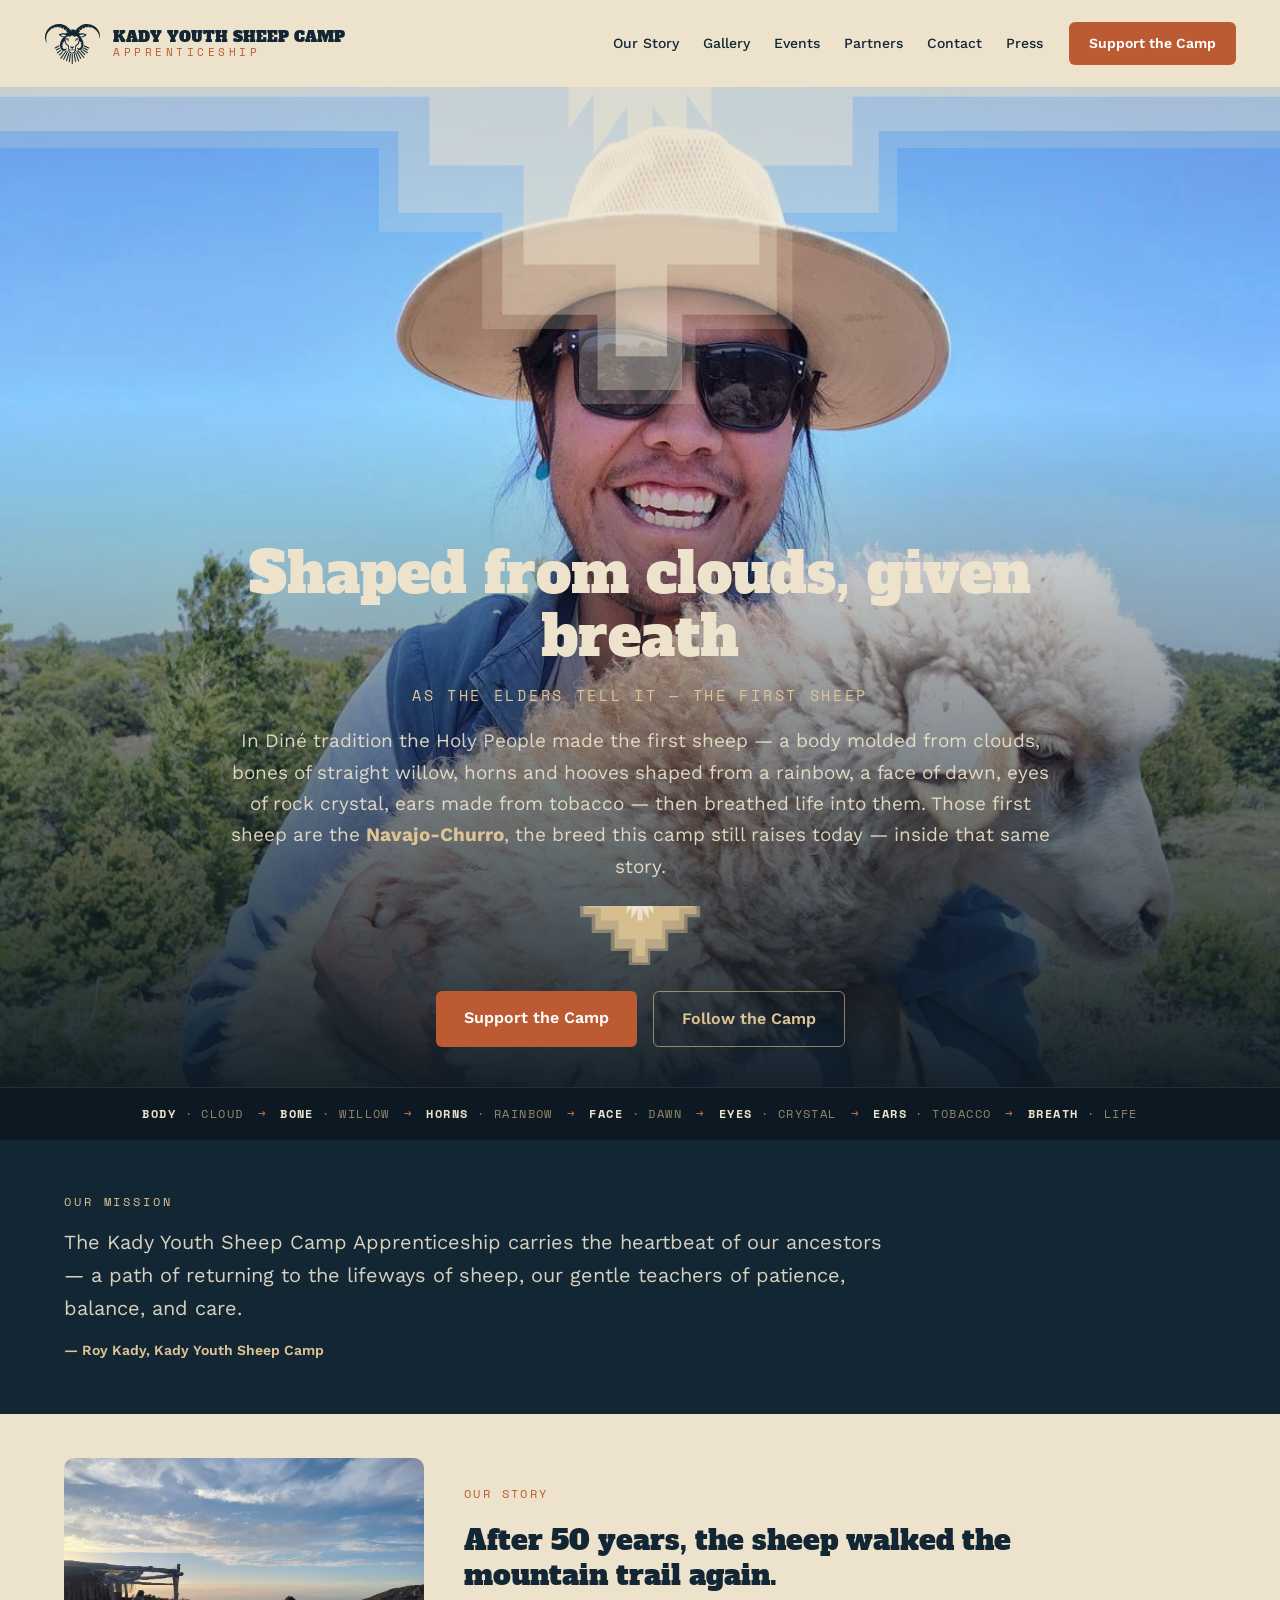
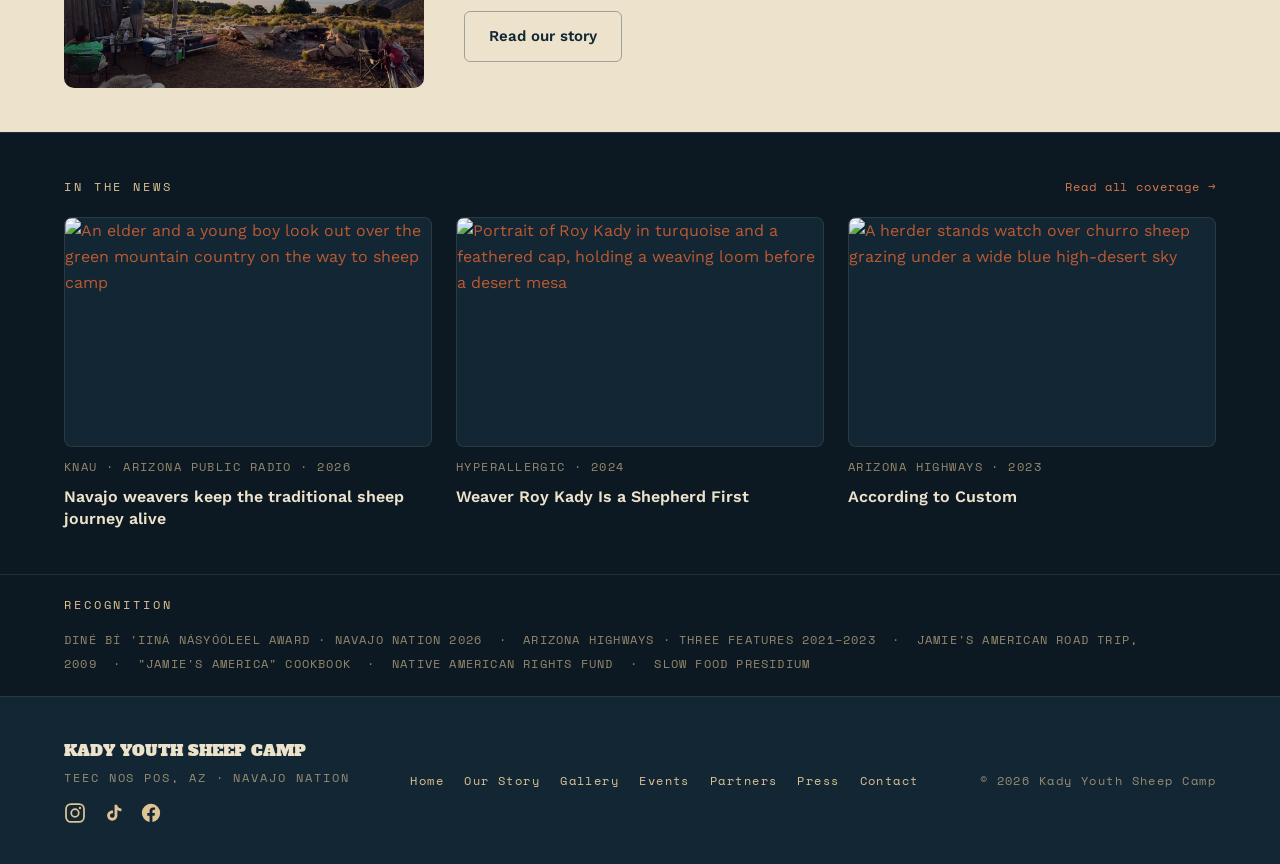
==== index.html @ 9e1be3e5 "Home: keep cloud-steps as an overlay on the hero photo on mobile (not a block above it) Co-Authored-" ====
<!DOCTYPE html>
<html lang="en">
<head>
<meta charset="utf-8">
<meta name="viewport" content="width=device-width, initial-scale=1">
<title>Kady Youth Sheep Camp</title>
<meta name="description" content="Kady Youth Sheep Camp Apprenticeship — keeping Diné lifeways alive through the raising of sheep, the land, and the loom. Teec Nos Pos, Navajo Nation.">
<meta property="og:type" content="website">
<meta property="og:title" content="Kady Youth Sheep Camp">
<meta property="og:description" content="Kady Youth Sheep Camp Apprenticeship — keeping Diné lifeways alive through the raising of sheep, the land, and the loom. Teec Nos Pos, Navajo Nation.">
<meta property="og:image" content="https://kadysheepcamp.org/assets/og-image.png">
<meta property="og:url" content="https://kadysheepcamp.org/">
<meta name="twitter:card" content="summary_large_image">
<link rel="icon" href="assets/favicon.svg" type="image/svg+xml">
<link rel="stylesheet" href="styles.css">
<style>
  *{box-sizing:border-box}
  html{-webkit-text-size-adjust:100%;text-size-adjust:100%}
  html,body{margin:0}
  body{font-family:var(--font-body); background:var(--deep-night); color:var(--bone); overflow-x:hidden;}
  a{color:var(--rust); text-decoration:none}
  a:hover{color:var(--rust-hover)}
  img{max-width:100%; display:block}

  /* nav + buttons come from styles.css (shared component layer) */

  /* ---------- hero ---------- */
  .hero{position:relative; height:1000px; overflow:hidden}
  .hero .photo{position:absolute; inset:0; width:100%; height:100%; object-fit:cover; object-position:center 2%}
  .hero .protect{position:absolute; inset:0; background:var(--photo-protect)}
  .hero .heavens{position:absolute; top:0; left:0; width:100%; height:auto}
  .hero .stack{position:absolute; left:0; right:0; bottom:40px;
    display:flex; flex-direction:column; align-items:center; text-align:center; padding:0 80px}
  .hero .eyebrow{font-family:var(--font-mono); font-size:15px; letter-spacing:var(--track-label);
    color:var(--wheat); margin-top:14px}
  .hero h1{font-family:var(--font-display); font-weight:400; font-size:var(--text-hero);
    line-height:var(--leading-display); color:var(--bone); max-width:880px; margin:16px 0 0}
  .hero .lede{font-size:var(--text-body-lg); line-height:var(--leading-body); color:var(--text-body-on-dark); max-width:820px; margin:18px 0 0}
  .hero .lede b{color:var(--wheat); font-weight:700}
  .hero .seal{margin-top:24px}
  .hero .seal img{width:120px; height:auto}
  .hero .actions{display:flex; justify-content:center; gap:16px; margin-top:26px}
  .btn-lg{font-size:16px; padding:14px 28px}
  .btn-ghost-dark{border:1px solid var(--outline-btn-on-dark); color:var(--wheat)}
  .btn-ghost-dark:hover{border-color:var(--wheat); color:var(--bone)}

  /* ---------- creation chain ---------- */
  .chain{background:var(--deep-night); display:flex; justify-content:center; align-items:center; gap:14px;
    flex-wrap:wrap; padding:16px var(--space-7); border-top:1px solid var(--border-on-dark);
    font-family:var(--font-mono); font-size:12px; letter-spacing:var(--track-chain)}
  .chain b{color:var(--bone); font-weight:700}
  .chain b span{color:var(--text-muted-on-dark); font-weight:400}
  .chain .arw{color:var(--rust-hover)}

  /* ---------- mission ---------- */
  .mission{background:var(--night); padding:52px var(--space-9); display:flex; flex-direction:column; gap:14px}
  .mission .kicker{font-family:var(--font-mono); font-size:12px; letter-spacing:var(--track-label-wide); color:var(--wheat)}
  .mission p{font-size:20px; line-height:var(--leading-body); color:var(--text-body-on-dark); max-width:820px; margin:0}
  .mission .attr{font-size:14px; font-weight:600; color:var(--wheat)}

  /* ---------- from the trail ---------- */
  .trail{background:var(--bone); padding:44px var(--space-9);
    display:flex; align-items:center; gap:40px; flex-wrap:wrap}
  .trail-img{width:360px; height:230px; object-fit:cover; object-position:center 58%;
    border-radius:var(--radius-frame); flex:0 0 auto}
  .trail-body{display:flex; flex-direction:column; align-items:flex-start; gap:14px; flex:1; min-width:280px}
  .trail .label{font-family:var(--font-mono); font-size:12px; letter-spacing:0.2em; color:var(--rust)}
  .trail h2{font-family:var(--font-display); font-weight:400; font-size:28px; line-height:1.25; color:var(--night); max-width:640px; margin:6px 0 4px}
  @media (max-width:720px){ .trail-img{width:100%; height:200px} }
  .btn-ghost-light{border:1px solid var(--outline-btn-on-light); color:var(--night); font-size:15px; padding:12px 24px}
  .btn-ghost-light:hover{border-color:var(--night); color:var(--night)}

  /* ---------- press teaser ---------- */
  .press{background:var(--deep-night); padding:44px var(--space-9); border-top:1px solid var(--border-on-dark);
    display:flex; flex-direction:column; gap:20px}
  .press .head{display:flex; justify-content:space-between; align-items:baseline; gap:20px; flex-wrap:wrap}
  .press .label{font-family:var(--font-mono); font-size:12px; letter-spacing:var(--track-label-wide); color:var(--wheat)}
  .press .all{font-family:var(--font-mono); font-size:12px; letter-spacing:0.08em; color:var(--rust-hover)}
  .press .all:hover{color:var(--wheat)}
  .press .items{display:grid; grid-template-columns:repeat(3,1fr); gap:24px}
  .press .item{display:flex; flex-direction:column; gap:10px}
  .press .thumb{display:block; aspect-ratio:16/10; overflow:hidden; border-radius:var(--radius-card);
    border:1px solid var(--border-on-dark); background:var(--night)}
  .press .thumb img{width:100%; height:100%; object-fit:cover; transition:transform .45s ease}
  .press .thumb:hover img{transform:scale(1.045)}
  .press .item .out{font-family:var(--font-mono); font-size:12px; letter-spacing:0.12em; color:var(--text-muted-on-dark)}
  .press .item a.title{font-size:16px; line-height:1.35; color:var(--bone); font-weight:600}
  .press .item a.title:hover{color:var(--wheat)}

  /* ---------- recognition ---------- */
  .recognition{background:var(--deep-night); padding:20px var(--space-9);
    display:flex; align-items:baseline; gap:14px; flex-wrap:wrap; border-top:1px solid var(--border-on-dark)}
  .recognition .label{font-family:var(--font-mono); font-size:12px; letter-spacing:var(--track-label-wide); color:var(--wheat)}
  .recognition .credits{font-family:var(--font-mono); font-size:12px; letter-spacing:0.1em; color:var(--text-muted-on-dark); line-height:2}

  /* ---------- responsive ---------- */
  @media (max-width:900px){
    .site-nav .menu{gap:18px; font-size:13px}
    .press .items{grid-template-columns:1fr}
  }
  @media (max-width:720px){
    /* stack the hero: photo on top, text below it (over the dark bg), then the chain */
    .hero{height:auto; min-height:0; overflow:visible; display:flex; flex-direction:column}
    .hero .photo{position:static; width:100%; height:52svh; object-position:center 22%}
    .hero .protect{display:none}
    /* cloud-steps stays an absolute overlay on the photo's top, as on desktop */
    .hero .stack{position:static; padding:32px 24px 40px}
    .hero h1{font-size:38px}
    .hero .lede{font-size:16px}
    /* stack the hero CTAs and make content buttons near-full-width */
    .hero .actions{flex-direction:column; align-items:stretch; gap:12px; width:100%}
    .hero .actions .btn{width:100%; text-align:center}
    .trail-body .btn{width:100%; text-align:center}
    .mission,.trail,.press,.recognition{padding-left:24px; padding-right:24px}
    .trail h2{font-size:23px}
  }
  @media (prefers-reduced-motion:reduce){*{animation:none !important}}
</style>
</head>
<body>

<!-- NAV -->
<nav class="site-nav">
  <div class="brand">
    <img src="assets/brand/ram-final-night.svg" alt="Churro ram glyph">
    <div>
      <div class="wm">KADY YOUTH SHEEP CAMP</div>
      <div class="sub">APPRENTICESHIP</div>
    </div>
  </div>
  <div class="links">
    <div class="menu">
      <a href="our-story.html">Our Story</a><a href="gallery.html">Gallery</a><a href="events.html">Events</a><a href="partners.html">Partners</a><a href="contact.html">Contact</a><a href="press.html">Press</a>
    </div>
    <a class="btn btn-solid" href="support.html">Support the Camp</a>
  </div>
</nav>

<!-- HERO -->
<header class="hero">
  <img class="photo" src="assets/photos/camp-sheep.jpg" alt="Carrying a churro lamb at the camp">
  <div class="protect"></div>
  <img class="heavens" src="assets/brand/cloud-steps.svg" alt="">
  <div class="stack">
    <h1>Shaped from clouds, given breath</h1>
    <div class="eyebrow">AS THE ELDERS TELL IT — THE FIRST SHEEP</div>
    <p class="lede">In Diné tradition the Holy People made the first sheep — a body molded from clouds, bones of straight willow, horns and hooves shaped from a rainbow, a face of dawn, eyes of rock crystal, ears made from tobacco — then breathed life into them. Those first sheep are the <b>Navajo-Churro</b>, the breed this camp still raises today — inside that same story.</p>
    <div class="seal"><img src="assets/brand/cloud-mark.svg" alt=""></div>
    <div class="actions">
      <a class="btn btn-solid btn-lg" href="support.html">Support the Camp</a>
      <a class="btn btn-ghost-dark btn-lg" href="https://www.facebook.com/profile.php?id=61583898641618" target="_blank" rel="noopener">Follow the Camp</a>
    </div>
  </div>
</header>

<!-- CREATION CHAIN -->
<div class="chain">
  <b>BODY <span>· CLOUD</span></b><span class="arw">→</span>
  <b>BONE <span>· WILLOW</span></b><span class="arw">→</span>
  <b>HORNS <span>· RAINBOW</span></b><span class="arw">→</span>
  <b>FACE <span>· DAWN</span></b><span class="arw">→</span>
  <b>EYES <span>· CRYSTAL</span></b><span class="arw">→</span>
  <b>EARS <span>· TOBACCO</span></b><span class="arw">→</span>
  <b>BREATH <span>· LIFE</span></b>
</div>

<!-- MISSION -->
<section class="mission">
  <div class="kicker">OUR MISSION</div>
  <p>The Kady Youth Sheep Camp Apprenticeship carries the heartbeat of our ancestors — a path of returning to the lifeways of sheep, our gentle teachers of patience, balance, and care.</p>
  <div class="attr">— Roy Kady, Kady Youth Sheep Camp</div>
</section>

<!-- FROM THE TRAIL -->
<section class="trail">
  <img class="trail-img" src="assets/photos/carrizo-camp.jpg" alt="The family sheep camp high on the Carrizos">
  <div class="trail-body">
    <span class="label">OUR STORY</span>
    <h2>After 50 years, the sheep walked the mountain trail again.</h2>
    <a class="btn btn-ghost-light" href="our-story.html">Read our story</a>
  </div>
</section>

<!-- IN THE NEWS (press teaser) -->
<section class="press">
  <div class="head">
    <div class="label">IN THE NEWS</div>
    <a class="all" href="press.html">Read all coverage →</a>
  </div>
  <div class="items">
    <div class="item">
      <a class="thumb" href="https://www.knau.org/knau-and-arizona-news/2026-07-10/navajo-weavers-keep-traditional-sheep-journey-alive-despite-drought-and-modern-pressures" target="_blank" rel="noopener">
        <img src="https://npr.brightspotcdn.com/dims4/default/f7fd16a/2147483647/strip/true/crop/6000x3150+0+850/resize/1200x630!/quality/90/?url=http%3A%2F%2Fnpr-brightspot.s3.amazonaws.com%2Fa1%2Fea%2F0be5eb0b44269a6e78e41f34b40b%2Fdsc04079.JPG" alt="An elder and a young boy look out over the green mountain country on the way to sheep camp" loading="lazy">
      </a>
      <span class="out">KNAU · ARIZONA PUBLIC RADIO · 2026</span>
      <a class="title" href="https://www.knau.org/knau-and-arizona-news/2026-07-10/navajo-weavers-keep-traditional-sheep-journey-alive-despite-drought-and-modern-pressures" target="_blank" rel="noopener">Navajo weavers keep the traditional sheep journey alive</a>
    </div>
    <div class="item">
      <a class="thumb" href="https://hyperallergic.com/weaver-roy-kady-is-a-shepherd-first/" target="_blank" rel="noopener">
        <img src="https://storage.ghost.io/c/51/f8/51f871d8-b6be-4a73-b958-0ca4fff0110a/content/images/size/w1200/hyperallergic-newspack-s3-amazonaws-com/uploads/2024/06/roy-kady-copy.jpg" alt="Portrait of Roy Kady in turquoise and a feathered cap, holding a weaving loom before a desert mesa" loading="lazy">
      </a>
      <span class="out">HYPERALLERGIC · 2024</span>
      <a class="title" href="https://hyperallergic.com/weaver-roy-kady-is-a-shepherd-first/" target="_blank" rel="noopener">Weaver Roy Kady Is a Shepherd First</a>
    </div>
    <div class="item">
      <a class="thumb" href="https://www.arizonahighways.com/article/according-custom" target="_blank" rel="noopener">
        <img src="https://www.arizonahighways.com/sites/default/files/styles/social_sharing_thumbnail_600x316/public/2023-02/0323_sheep_Hero.jpg?h=a2e8a70c&itok=Vfit3Wu6" alt="A herder stands watch over churro sheep grazing under a wide blue high-desert sky" loading="lazy">
      </a>
      <span class="out">ARIZONA HIGHWAYS · 2023</span>
      <a class="title" href="https://www.arizonahighways.com/article/according-custom" target="_blank" rel="noopener">According to Custom</a>
    </div>
  </div>
</section>

<!-- RECOGNITION -->
<div class="recognition">
  <span class="label">RECOGNITION</span>
  <span class="credits">DINÉ BÍ 'IINÁ NÁSYÓÓLEEL AWARD · NAVAJO NATION 2026&nbsp;&nbsp;·&nbsp;&nbsp;ARIZONA HIGHWAYS · THREE FEATURES 2021–2023&nbsp;&nbsp;·&nbsp;&nbsp;JAMIE'S AMERICAN ROAD TRIP, 2009&nbsp;&nbsp;·&nbsp;&nbsp;"JAMIE'S AMERICA" COOKBOOK&nbsp;&nbsp;·&nbsp;&nbsp;NATIVE AMERICAN RIGHTS FUND&nbsp;&nbsp;·&nbsp;&nbsp;SLOW FOOD PRESIDIUM</span>
</div>

<!-- FOOTER -->
<footer class="site-footer">
  <div>
    <div class="wm">KADY YOUTH SHEEP CAMP</div>
    <div class="sub">TEEC NOS POS, AZ · NAVAJO NATION</div>
  </div>
  <nav class="foot-links">
    <a href="/">Home</a>
    <a href="our-story.html">Our Story</a>
    <a href="gallery.html">Gallery</a>
    <a href="events.html">Events</a>
    <a href="partners.html">Partners</a>
    
    <a href="press.html">Press</a>
    <a href="contact.html">Contact</a>
    <a href="https://www.facebook.com/profile.php?id=61583898641618" target="_blank" rel="noopener">Facebook</a>
  </nav>
  <div class="foot-meta">© 2026 Kady Youth Sheep Camp</div>
</footer>

<script src="site.js" defer></script>
</body>
</html>
---- styles.css ----
/* Kady Youth Sheep Camp — design tokens
   Flattened from the Claude Design handoff (tokens/{fonts,colors,typography,spacing}.css).
   Shared by home.html and press.html. */

/* webfonts (all free on Google Fonts) */
@import url('https://fonts.googleapis.com/css2?family=Alfa+Slab+One&family=Work+Sans:wght@400;500;600;700&family=Space+Mono:wght@400;700&display=swap');

:root {
  /* base palette — night sky over the Carrizos, undyed churro fleece, rust from the loom's wool */
  --night: #122634;
  --deep-night: #0C1922;
  --bone: #EDE3CC;
  --wheat: #DEC394;
  --rust: #BC5A32;
  --rust-hover: #D6774C;

  /* surfaces */
  --surface-dark: var(--night);
  --surface-darker: var(--deep-night);
  --surface-light: var(--bone);

  /* text */
  --text-on-light: var(--night);
  --text-on-dark: var(--bone);
  --text-body-on-light: rgba(18, 38, 52, 0.82);
  --text-body-on-dark: rgba(237, 227, 204, 0.9);
  --text-muted-on-light: rgba(18, 38, 52, 0.6);
  --text-muted-on-dark: rgba(222, 195, 148, 0.65);

  /* labels (Space Mono eyebrows/captions) */
  --label-on-light: var(--rust);
  --label-on-dark: var(--wheat);

  /* action */
  --action: var(--rust);
  --action-hover: var(--rust-hover);
  --action-text: #ffffff;        /* white on rust = 4.52:1, clears WCAG AA (bone was 3.5:1) */

  /* borders */
  --border-on-light: rgba(18, 38, 52, 0.15);
  --border-on-dark: rgba(222, 195, 148, 0.12);
  --outline-btn-on-light: rgba(18, 38, 52, 0.35);
  --outline-btn-on-dark: rgba(222, 195, 148, 0.6);

  /* photo protection gradient (over imagery, dark base) */
  --photo-protect: linear-gradient(180deg, rgba(12,25,34,0.10) 0%, rgba(12,25,34,0) 32%, rgba(12,25,34,0.5) 66%, rgba(12,25,34,0.95) 100%);

  /* type */
  --font-display: 'Alfa Slab One', Rockwell, Georgia, serif;
  --font-body: 'Work Sans', system-ui, sans-serif;
  --font-mono: 'Space Mono', ui-monospace, monospace;

  --text-hero: 56px;
  --text-h1: 40px;
  --text-h2: 27px;
  --text-h3: 19px;

  --text-body-lg: 19px;
  --text-body: 15px;
  --text-ui: 14px;
  --text-caption: 12px;

  --text-label: 12px;
  --text-label-sm: 11px;
  --text-label-xs: 10px;

  --track-label: 0.18em;
  --track-label-wide: 0.24em;
  --track-label-widest: 0.32em;
  --track-chain: 0.12em;

  --leading-display: 1.12;
  --leading-body: 1.65;

  /* spacing / radius / shadow */
  --space-1: 4px;
  --space-2: 8px;
  --space-3: 12px;
  --space-4: 16px;
  --space-5: 24px;
  --space-6: 32px;
  --space-7: 44px;
  --space-8: 56px;
  --space-9: 64px;
  --space-10: 80px;

  --radius-btn: 6px;
  --radius-card: 8px;
  --radius-frame: 10px;

  --shadow-frame: 0 24px 60px rgba(0, 0, 0, 0.5);
}

/* ============================================================
   Shared component layer — used by home.html, press.html, and
   the interior pages (our-story, gallery, events, partners,
   merch, contact). Page-specific layout stays in each page.
   ============================================================ */

*{box-sizing:border-box}
html{-webkit-text-size-adjust:100%; text-size-adjust:100%}
html,body{margin:0}
body{font-family:var(--font-body); background:var(--deep-night); color:var(--bone);
  line-height:var(--leading-body); overflow-x:hidden; -webkit-font-smoothing:antialiased}
img{max-width:100%; display:block}
a{color:var(--rust); text-decoration:none}
a:hover{color:var(--rust-hover)}

/* ---- nav ---- */
.site-nav{display:flex; justify-content:space-between; align-items:center; gap:20px;
  padding:22px var(--space-7); background:var(--bone)}
.site-nav .brand{display:flex; align-items:center; gap:12px}
.site-nav .brand img{width:57px; height:40px; object-fit:contain}
.site-nav .brand > :last-child{display:flex; flex-direction:column; gap:2px}  /* wordmark + sub, consistent spacing across pages */
.site-nav .wm{font-family:var(--font-display); font-size:15px; line-height:1.1; color:var(--night); display:block}
.site-nav .sub{font-family:var(--font-mono); font-size:11px; line-height:1; letter-spacing:var(--track-label-widest); color:var(--rust)}
.site-nav .links{display:flex; align-items:center; gap:26px}
.site-nav .menu{display:flex; gap:24px; font-size:14px; font-weight:500}
.site-nav .menu a{color:var(--night)}
.site-nav .menu a:hover{color:var(--rust)}
.site-nav .menu a.current{color:var(--rust); border-bottom:2px solid var(--rust); padding-bottom:2px}
/* hamburger toggle — injected by site.js, hidden on desktop */
.nav-toggle{display:none; background:none; border:0; padding:6px; cursor:pointer; color:var(--night); line-height:0}
.nav-toggle svg{stroke:currentColor; stroke-width:2; fill:none; stroke-linecap:round}
.nav-toggle .ic-close{display:none}
.site-nav.nav-open .nav-toggle .ic-open{display:none}
.site-nav.nav-open .nav-toggle .ic-close{display:inline}

/* ---- buttons ---- */
.btn{font-weight:600; border-radius:var(--radius-btn); white-space:nowrap; display:inline-block}
.btn-solid{background:var(--action); color:var(--action-text); font-size:14px; padding:10px 20px}
.btn-solid:hover{background:var(--action-hover); color:var(--action-text)}
.btn-lg{font-size:16px; padding:14px 28px}
.btn-ghost-dark{border:1px solid var(--outline-btn-on-dark); color:var(--wheat)}
.btn-ghost-dark:hover{border-color:var(--wheat); color:var(--bone)}
.btn-ghost-light{border:1px solid var(--outline-btn-on-light); color:var(--night); font-size:15px; padding:12px 24px}
.btn-ghost-light:hover{border-color:var(--night); color:var(--night)}

/* ---- page header ---- */
.page-head{position:relative; overflow:hidden; background:var(--night); padding:64px var(--space-9) 52px; display:flex; flex-direction:column; gap:14px}
/* optional background hero: <img class="ph-bg"> + <div class="ph-scrim"> as first children of .page-head */
.page-head > *{position:relative; z-index:1}
.page-head > .ph-bg{position:absolute; inset:0; width:100%; height:100%; object-fit:cover; z-index:0}
.page-head > .ph-scrim{position:absolute; inset:0; z-index:0;
  background:linear-gradient(180deg, rgba(12,25,34,0.80) 0%, rgba(12,25,34,0.60) 45%, rgba(12,25,34,0.90) 100%)}
.page-head .eyebrow{font-family:var(--font-mono); font-size:12px; letter-spacing:var(--track-label-wide); color:var(--wheat)}
.page-head h1{font-family:var(--font-display); font-weight:400; font-size:var(--text-h1); line-height:1.15; color:var(--bone); margin:0}
.page-head .lead{font-size:var(--text-body-lg); line-height:var(--leading-body); color:var(--text-body-on-dark); max-width:680px; margin:8px 0 0}
.page-head .pending{align-self:flex-start; font-family:var(--font-mono); font-size:11px; letter-spacing:0.14em;
  color:var(--wheat); border:1px solid var(--outline-btn-on-dark); border-radius:3px; padding:4px 9px; margin-top:4px}

/* ---- generic content band ---- */
.band{padding:52px var(--space-9)}
.band-dark{background:var(--deep-night)}
.band-night{background:var(--night)}
.band-bone{background:var(--bone); color:var(--night)}
.band .b-eyebrow{font-family:var(--font-mono); font-size:12px; letter-spacing:var(--track-label-wide); color:var(--label-on-dark)}
.band-bone .b-eyebrow{color:var(--label-on-light)}
.band h2{font-family:var(--font-display); font-weight:400; font-size:var(--text-h2); line-height:1.2; margin:12px 0 0}
.band > p{font-size:16px; line-height:var(--leading-body); max-width:720px; margin:14px 0 0}
.band-dark > p,.band-night > p{color:var(--text-body-on-dark)}
.band-bone > p{color:var(--text-body-on-light)}

/* ---- recognition strip ---- */
.recognition{background:var(--deep-night); padding:20px var(--space-9);
  display:flex; align-items:baseline; gap:14px; flex-wrap:wrap; border-top:1px solid var(--border-on-dark)}
.recognition .label{font-family:var(--font-mono); font-size:12px; letter-spacing:var(--track-label-wide); color:var(--wheat)}
.recognition .credits{font-family:var(--font-mono); font-size:12px; letter-spacing:0.1em; color:var(--text-muted-on-dark); line-height:2}

/* ---- site footer ---- */
.site-footer{background:var(--night); padding:40px var(--space-9); display:flex; justify-content:space-between;
  align-items:center; gap:24px; flex-wrap:wrap; border-top:1px solid var(--border-on-dark)}
.site-footer .wm{font-family:var(--font-display); font-size:16px; color:var(--bone)}
.site-footer .sub{font-family:var(--font-mono); font-size:12px; letter-spacing:0.16em; color:var(--text-muted-on-dark); margin-top:4px}
.site-footer .foot-links{display:flex; gap:20px; flex-wrap:wrap; font-family:var(--font-mono); font-size:12px; letter-spacing:0.12em}
.site-footer .foot-links a{color:var(--wheat)}
.site-footer .foot-links a:hover{color:var(--rust-hover)}
.site-footer .foot-meta{font-family:var(--font-mono); font-size:12px; letter-spacing:0.12em; color:var(--text-muted-on-dark)}

/* ---- social icon bar (injected by site.js into footers + [data-social]) ---- */
.social{display:flex; align-items:center; gap:16px; margin-top:14px}
.social a{color:var(--wheat); display:inline-flex; line-height:0; transition:color .15s ease, transform .15s ease}
.social a:hover{color:var(--bone); transform:translateY(-1px)}
.social svg{width:22px; height:22px; display:block; fill:currentColor}
.social.social-lg{gap:20px}
.social.social-lg svg{width:26px; height:26px}
.site-footer .social a{color:var(--wheat)}        /* beats the global a{} unambiguously */
.site-footer .social a:hover{color:var(--bone)}

/* ---- shared responsive ---- */
@media (max-width:900px){ .site-nav .menu{gap:18px; font-size:13px} }
@media (max-width:720px){
  .site-nav{flex-wrap:wrap; gap:12px 16px; padding:16px 22px; align-items:center}
  .site-nav .brand{order:1; flex:1 1 0; min-width:0}          /* basis 0 → fits beside toggle, then grows; wordmark wraps */
  .site-nav .brand > :last-child{min-width:0}                 /* let the wordmark column wrap */
  .nav-toggle{display:block; order:2; flex:0 0 auto}          /* stays beside the brand */
  /* mobile menu: full-width, centered rows with hairline dividers, full-width CTA */
  .site-nav .links{order:3; flex-basis:100%; display:none; flex-direction:column; align-items:stretch; gap:0; margin-top:6px}
  .site-nav.nav-open .links{display:flex}
  .site-nav .menu{flex-direction:column; align-items:stretch; gap:0; width:100%}
  .site-nav .menu a{text-align:center; padding:14px 8px; font-size:16px; border-top:1px solid rgba(18,38,52,0.12)}
  .site-nav .menu a.current{color:var(--rust); border-bottom:0; padding-bottom:14px}
  .site-nav .links > .btn{width:100%; text-align:center; margin-top:14px; padding:15px}
  .page-head{padding:44px 24px}
  .band{padding:40px 24px}
  .recognition,.site-footer{padding-left:24px; padding-right:24px}
  .site-footer{flex-direction:column; align-items:flex-start}
}
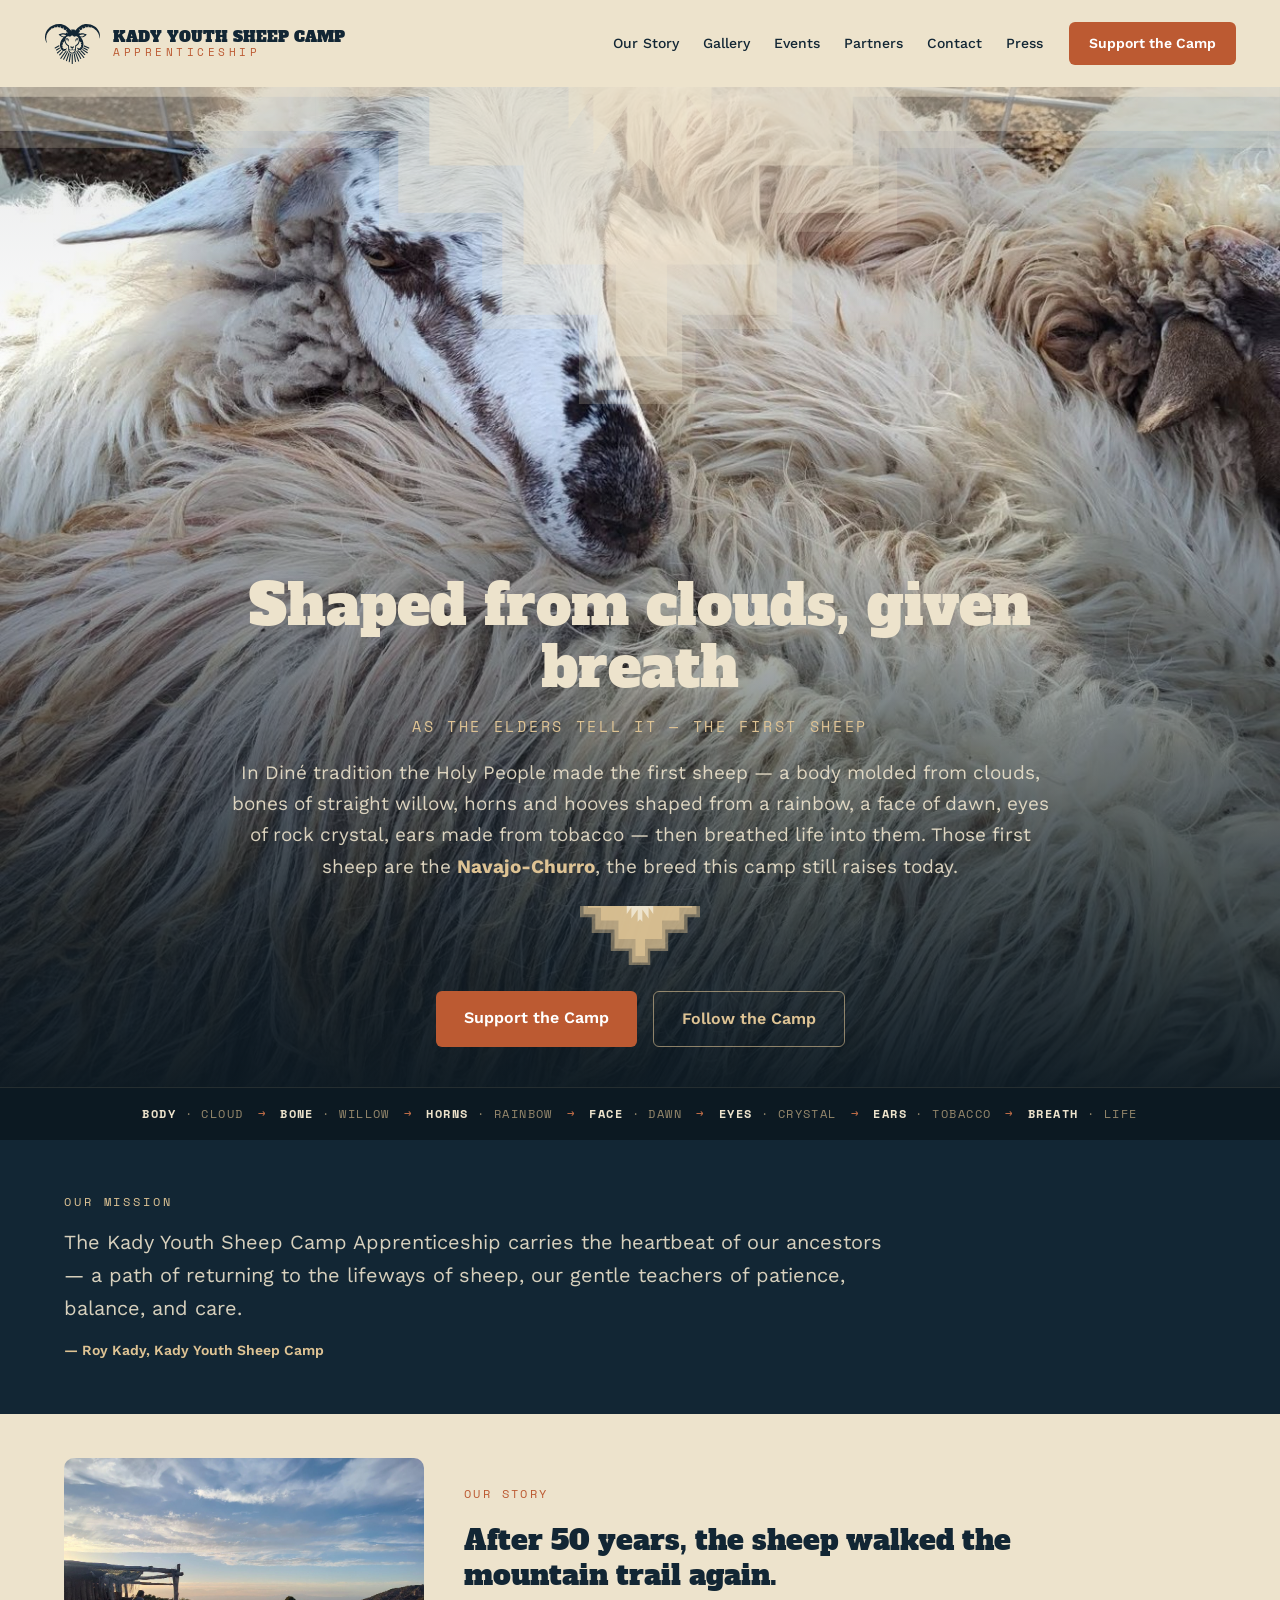
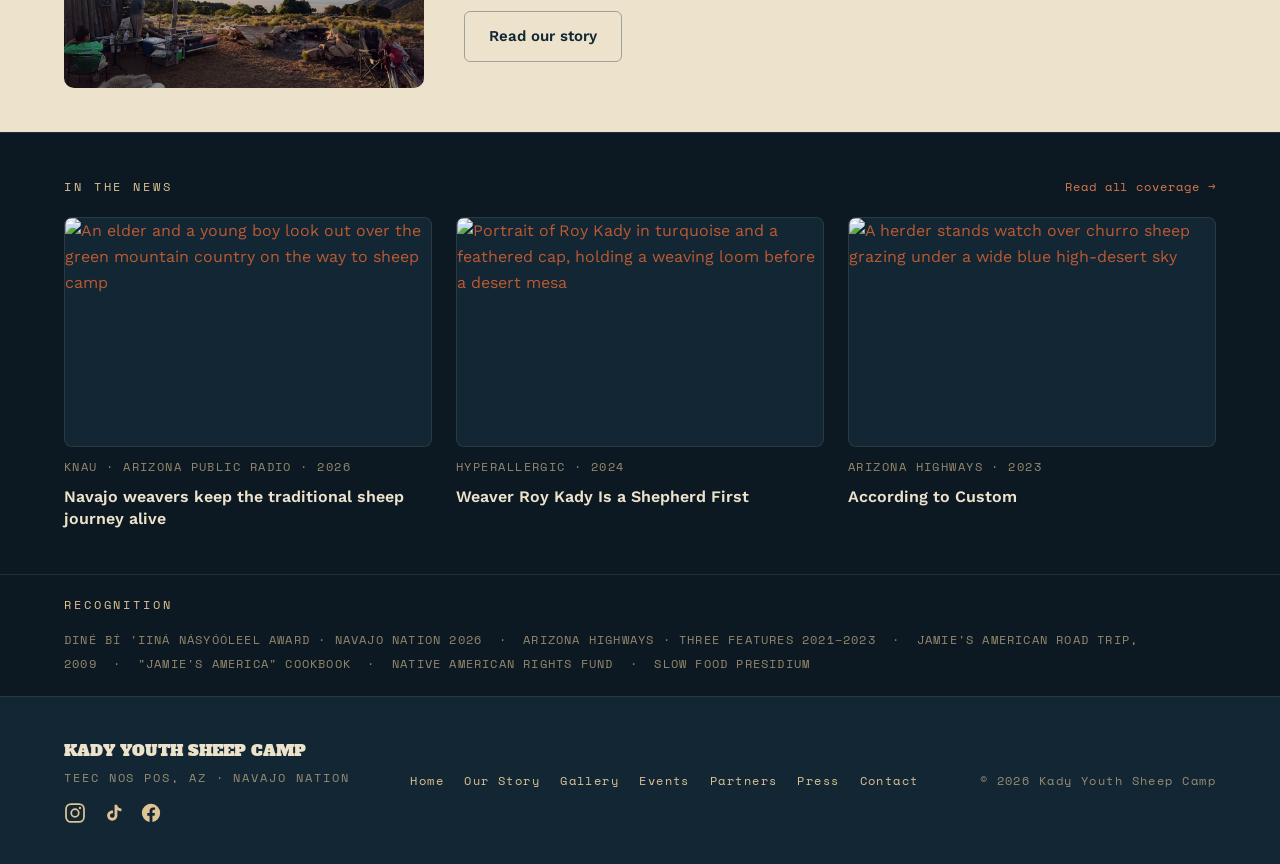
==== commit 567e87ae: "Home: new hero — the Carrizo churro ram (bottom-anchored); trim redundant hero line. Gallery: add ca" ====
--- a/index.html
+++ b/index.html
@@ -26,7 +26,7 @@
 
   /* ---------- hero ---------- */
   .hero{position:relative; height:1000px; overflow:hidden}
-  .hero .photo{position:absolute; inset:0; width:100%; height:100%; object-fit:cover; object-position:center 2%}
+  .hero .photo{position:absolute; inset:0; width:100%; height:100%; object-fit:cover; object-position:center bottom}
   .hero .protect{position:absolute; inset:0; background:var(--photo-protect)}
   .hero .heavens{position:absolute; top:0; left:0; width:100%; height:auto}
   .hero .stack{position:absolute; left:0; right:0; bottom:40px;
@@ -101,7 +101,7 @@
   @media (max-width:720px){
     /* stack the hero: photo on top, text below it (over the dark bg), then the chain */
     .hero{height:auto; min-height:0; overflow:visible; display:flex; flex-direction:column}
-    .hero .photo{position:static; width:100%; height:52svh; object-position:center 22%}
+    .hero .photo{position:static; width:100%; height:52svh; object-position:center bottom}
     .hero .protect{display:none}
     /* cloud-steps stays an absolute overlay on the photo's top, as on desktop */
     .hero .stack{position:static; padding:32px 24px 40px}
@@ -138,13 +138,13 @@
 
 <!-- HERO -->
 <header class="hero">
-  <img class="photo" src="assets/photos/camp-sheep.jpg" alt="Carrying a churro lamb at the camp">
+  <img class="photo" src="assets/photos/hero-carrizo-ram.jpg" alt="A spotted, long-horned Navajo-Churro ram resting in the corral, its long fleece in the sun">
   <div class="protect"></div>
   <img class="heavens" src="assets/brand/cloud-steps.svg" alt="">
   <div class="stack">
     <h1>Shaped from clouds, given breath</h1>
     <div class="eyebrow">AS THE ELDERS TELL IT — THE FIRST SHEEP</div>
-    <p class="lede">In Diné tradition the Holy People made the first sheep — a body molded from clouds, bones of straight willow, horns and hooves shaped from a rainbow, a face of dawn, eyes of rock crystal, ears made from tobacco — then breathed life into them. Those first sheep are the <b>Navajo-Churro</b>, the breed this camp still raises today — inside that same story.</p>
+    <p class="lede">In Diné tradition the Holy People made the first sheep — a body molded from clouds, bones of straight willow, horns and hooves shaped from a rainbow, a face of dawn, eyes of rock crystal, ears made from tobacco — then breathed life into them. Those first sheep are the <b>Navajo-Churro</b>, the breed this camp still raises today.</p>
     <div class="seal"><img src="assets/brand/cloud-mark.svg" alt=""></div>
     <div class="actions">
       <a class="btn btn-solid btn-lg" href="support.html">Support the Camp</a>
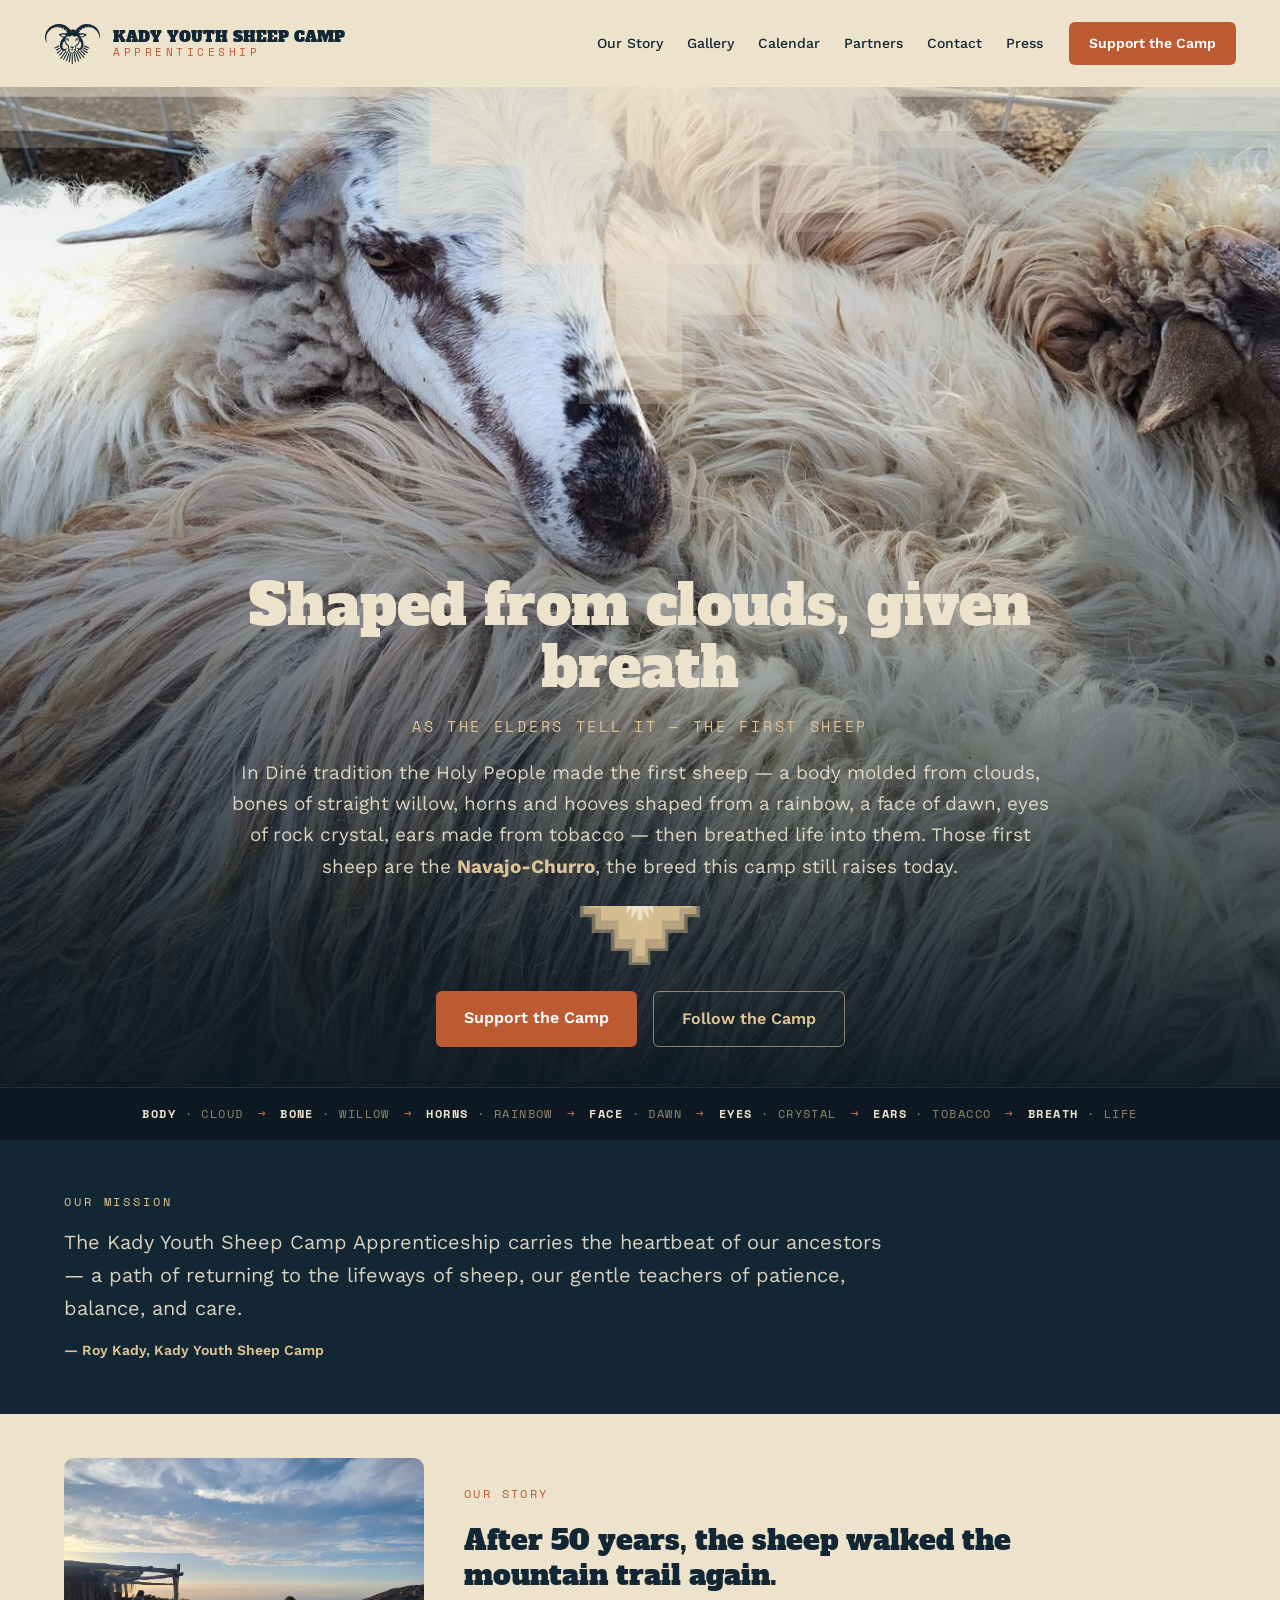
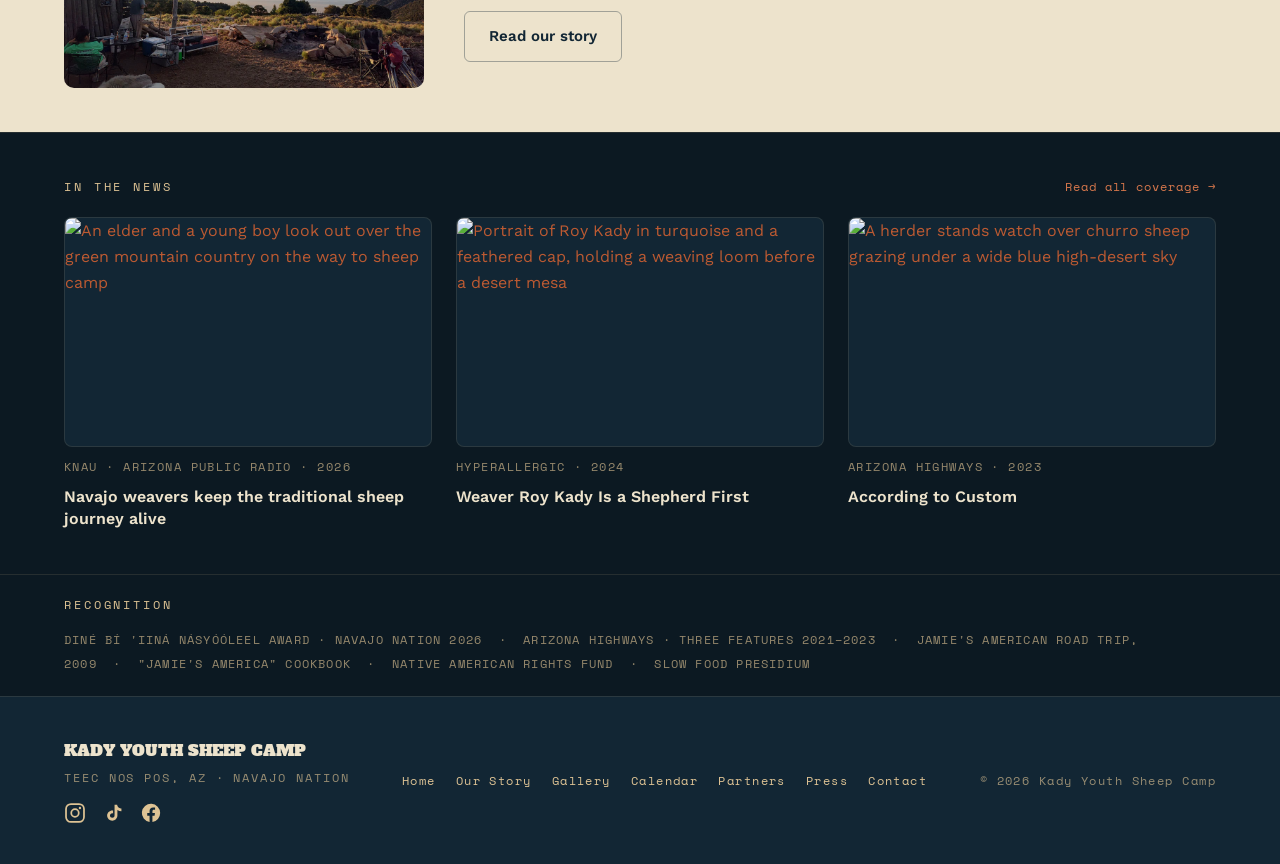
==== commit d68c585e: "Rename Events -> Calendar: page slug (events.html -> calendar.html), nav/footer labels, title/meta/e" ====
--- a/index.html
+++ b/index.html
@@ -99,12 +99,9 @@
     .press .items{grid-template-columns:1fr}
   }
   @media (max-width:720px){
-    /* stack the hero: photo on top, text below it (over the dark bg), then the chain */
-    .hero{height:auto; min-height:0; overflow:visible; display:flex; flex-direction:column}
-    .hero .photo{position:static; width:100%; height:52svh; object-position:center bottom}
-    .hero .protect{display:none}
-    /* cloud-steps stays an absolute overlay on the photo's top, as on desktop */
-    .hero .stack{position:static; padding:32px 24px 40px}
+    /* overlay the text on the image, same as desktop */
+    .hero{height:100svh}
+    .hero .stack{padding:0 24px}
     .hero h1{font-size:38px}
     .hero .lede{font-size:16px}
     /* stack the hero CTAs and make content buttons near-full-width */
@@ -130,7 +127,7 @@
   </div>
   <div class="links">
     <div class="menu">
-      <a href="our-story.html">Our Story</a><a href="gallery.html">Gallery</a><a href="events.html">Events</a><a href="partners.html">Partners</a><a href="contact.html">Contact</a><a href="press.html">Press</a>
+      <a href="our-story.html">Our Story</a><a href="gallery.html">Gallery</a><a href="calendar.html">Calendar</a><a href="partners.html">Partners</a><a href="contact.html">Contact</a><a href="press.html">Press</a>
     </div>
     <a class="btn btn-solid" href="support.html">Support the Camp</a>
   </div>
@@ -228,7 +225,7 @@
     <a href="/">Home</a>
     <a href="our-story.html">Our Story</a>
     <a href="gallery.html">Gallery</a>
-    <a href="events.html">Events</a>
+    <a href="calendar.html">Calendar</a>
     <a href="partners.html">Partners</a>
     
     <a href="press.html">Press</a>
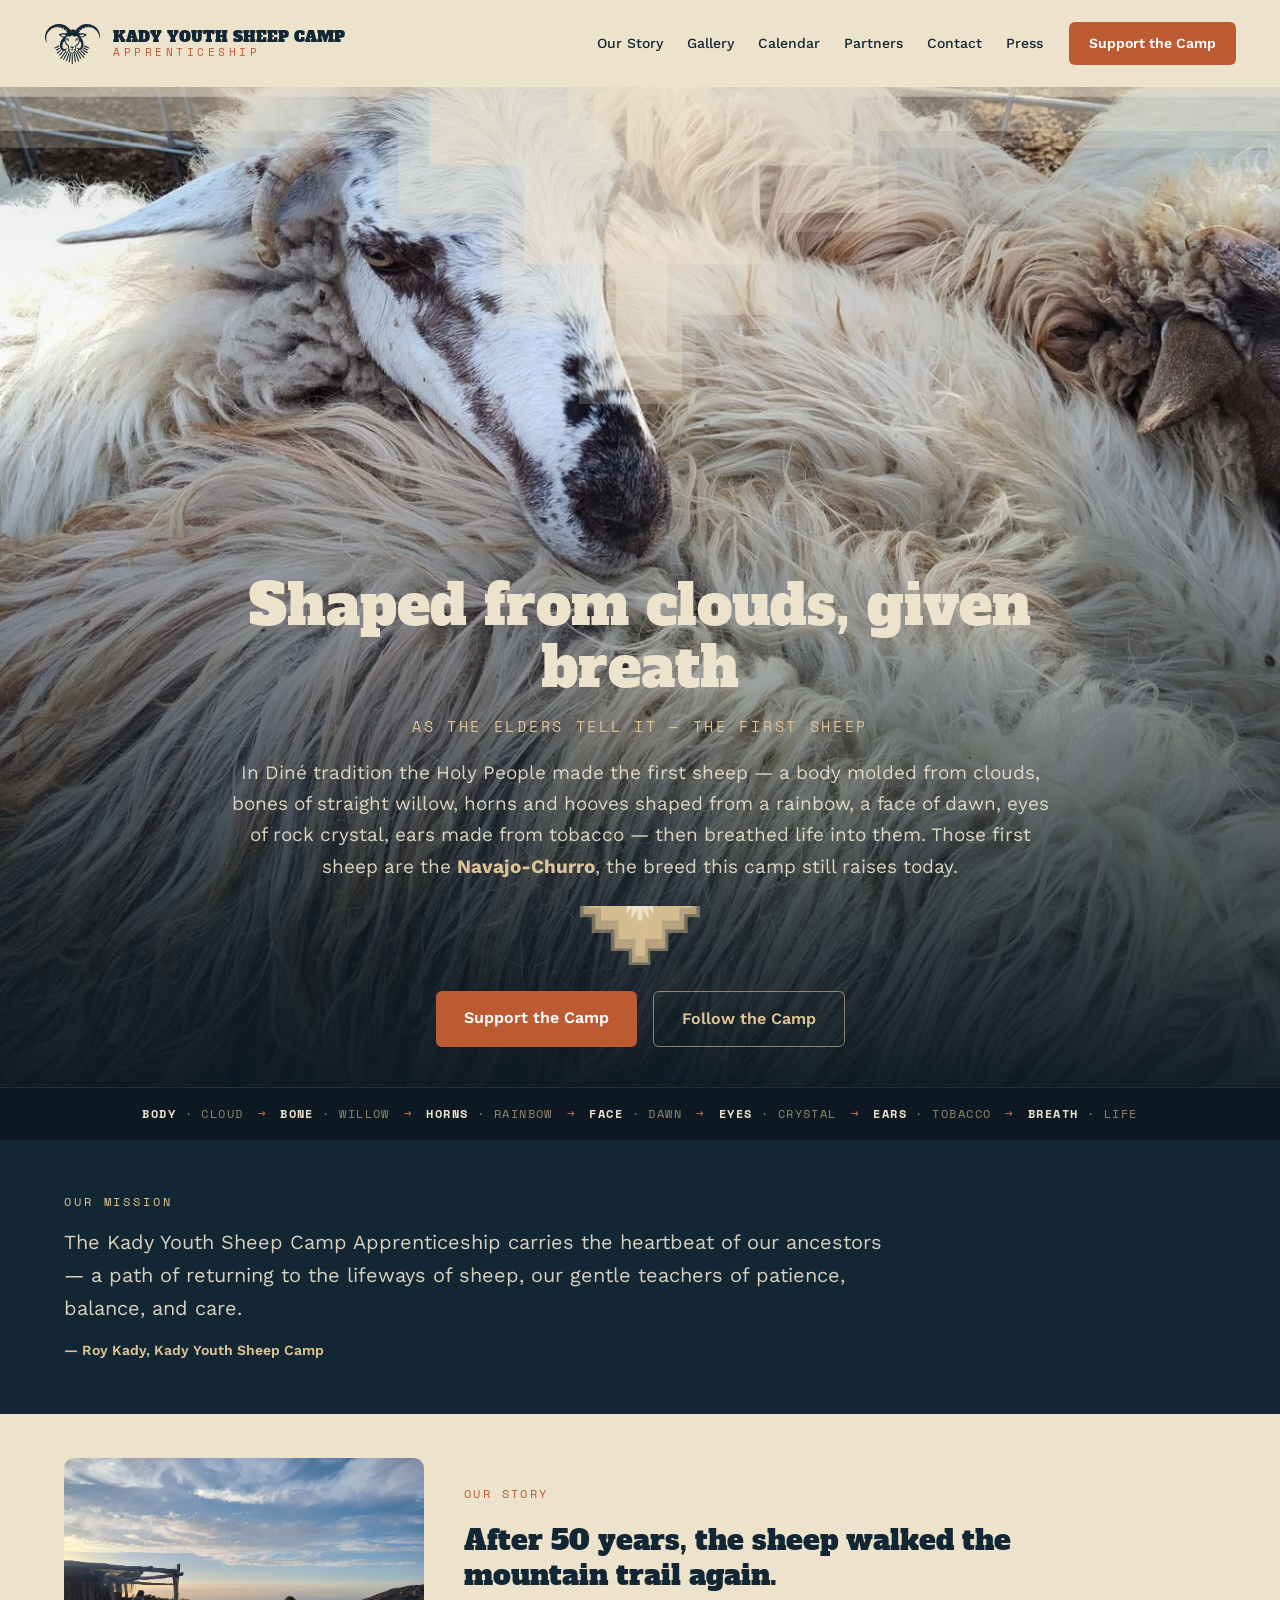
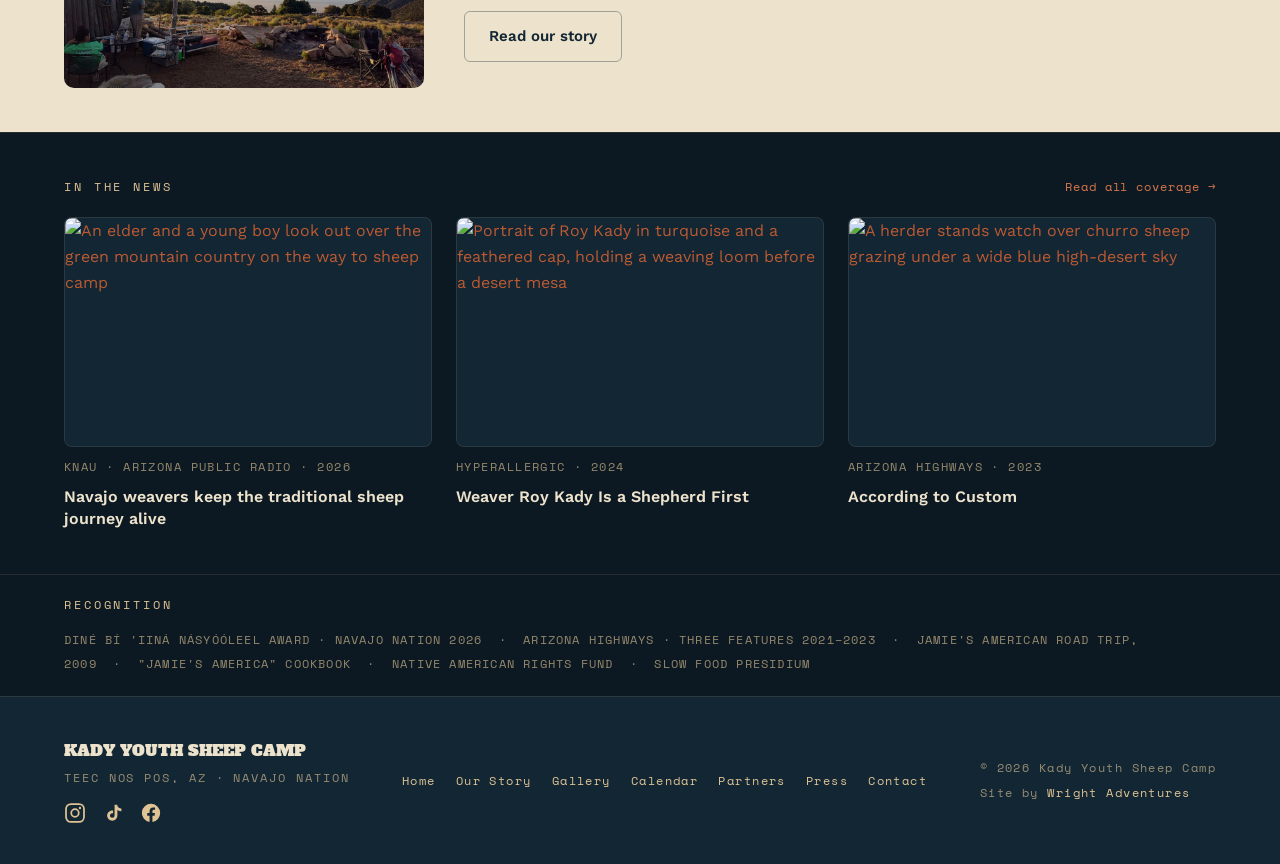
==== commit 5c1eea03: "Footer: add 'Site by Wright Adventures' credit (link) below the copyright, sitewide Co-Authored-By: " ====
--- a/index.html
+++ b/index.html
@@ -98,10 +98,17 @@
     .site-nav .menu{gap:18px; font-size:13px}
     .press .items{grid-template-columns:1fr}
   }
-  @media (max-width:720px){
-    /* overlay the text on the image, same as desktop */
-    .hero{height:100svh}
-    .hero .stack{padding:0 24px}
+  @media (max-width:720px), (max-height:520px){
+    /* the copy can't share the frame with the sunlit fleece at this width, so the ram
+       becomes an editorial image above the text (16:10, like the other home photos),
+       held at 82% — the lowest the crop can sit while the face survives. The
+       (max-height) branch also catches phones in landscape (wider than 720px); a
+       refinement below lays those out side-by-side so both fit the short frame. */
+    .hero{height:auto; padding:24px 24px 40px}
+    .hero .photo{position:static; height:auto; aspect-ratio:16/10;
+      object-position:center 82%; border-radius:var(--radius-frame)}
+    .hero .protect,.hero .heavens{display:none}
+    .hero .stack{position:static; padding:16px 0 0}
     .hero h1{font-size:38px}
     .hero .lede{font-size:16px}
     /* stack the hero CTAs and make content buttons near-full-width */
@@ -110,6 +117,19 @@
     .trail-body .btn{width:100%; text-align:center}
     .mission,.trail,.press,.recognition{padding-left:24px; padding-right:24px}
     .trail h2{font-size:23px}
+  }
+  /* phones in landscape are wide but short: lay the hero out side-by-side — image left,
+     copy right — so both fit the short frame, CTAs on one row, seal dropped */
+  @media (min-width:721px) and (max-height:520px){
+    .hero{display:flex; flex-direction:row; align-items:center; gap:28px; padding:20px 40px}
+    .hero .photo{width:46%; height:calc(100svh - 40px); aspect-ratio:auto; flex:0 0 auto; align-self:center}
+    .hero .stack{flex:1; padding:0; align-items:flex-start; text-align:left}
+    .hero h1{font-size:32px; max-width:none; margin:0}
+    .hero .eyebrow{margin-top:10px}
+    .hero .lede{font-size:15px; max-width:none; margin-top:12px}
+    .hero .seal{display:none}
+    .hero .actions{flex-direction:row; justify-content:flex-start; align-items:center; gap:14px; width:auto; margin-top:18px}
+    .hero .actions .btn{width:auto}
   }
   @media (prefers-reduced-motion:reduce){*{animation:none !important}}
 </style>
@@ -232,7 +252,7 @@
     <a href="contact.html">Contact</a>
     <a href="https://www.facebook.com/profile.php?id=61583898641618" target="_blank" rel="noopener">Facebook</a>
   </nav>
-  <div class="foot-meta">© 2026 Kady Youth Sheep Camp</div>
+  <div class="foot-meta">© 2026 Kady Youth Sheep Camp<br><span class="credit">Site by <a href="https://wrightadventures.org/" target="_blank" rel="noopener">Wright Adventures</a></span></div>
 </footer>
 
 <script src="site.js" defer></script>
--- a/styles.css
+++ b/styles.css
@@ -176,6 +176,9 @@
 .site-footer .foot-links a{color:var(--wheat)}
 .site-footer .foot-links a:hover{color:var(--rust-hover)}
 .site-footer .foot-meta{font-family:var(--font-mono); font-size:12px; letter-spacing:0.12em; color:var(--text-muted-on-dark)}
+.site-footer .foot-meta .credit{display:inline-block; margin-top:5px}
+.site-footer .foot-meta .credit a{color:var(--wheat)}
+.site-footer .foot-meta .credit a:hover{color:var(--bone)}
 
 /* ---- social icon bar (injected by site.js into footers + [data-social]) ---- */
 .social{display:flex; align-items:center; gap:16px; margin-top:14px}
@@ -189,7 +192,9 @@
 
 /* ---- shared responsive ---- */
 @media (max-width:900px){ .site-nav .menu{gap:18px; font-size:13px} }
-@media (max-width:720px){
+/* also collapse to the mobile layout on short viewports — i.e. phones in landscape,
+   which are wider than 720px but too short for the desktop nav/hero */
+@media (max-width:720px), (max-height:520px){
   .site-nav{flex-wrap:wrap; gap:12px 16px; padding:16px 22px; align-items:center}
   .site-nav .brand{order:1; flex:1 1 0; min-width:0}          /* basis 0 → fits beside toggle, then grows; wordmark wraps */
   .site-nav .brand > :last-child{min-width:0}                 /* let the wordmark column wrap */
